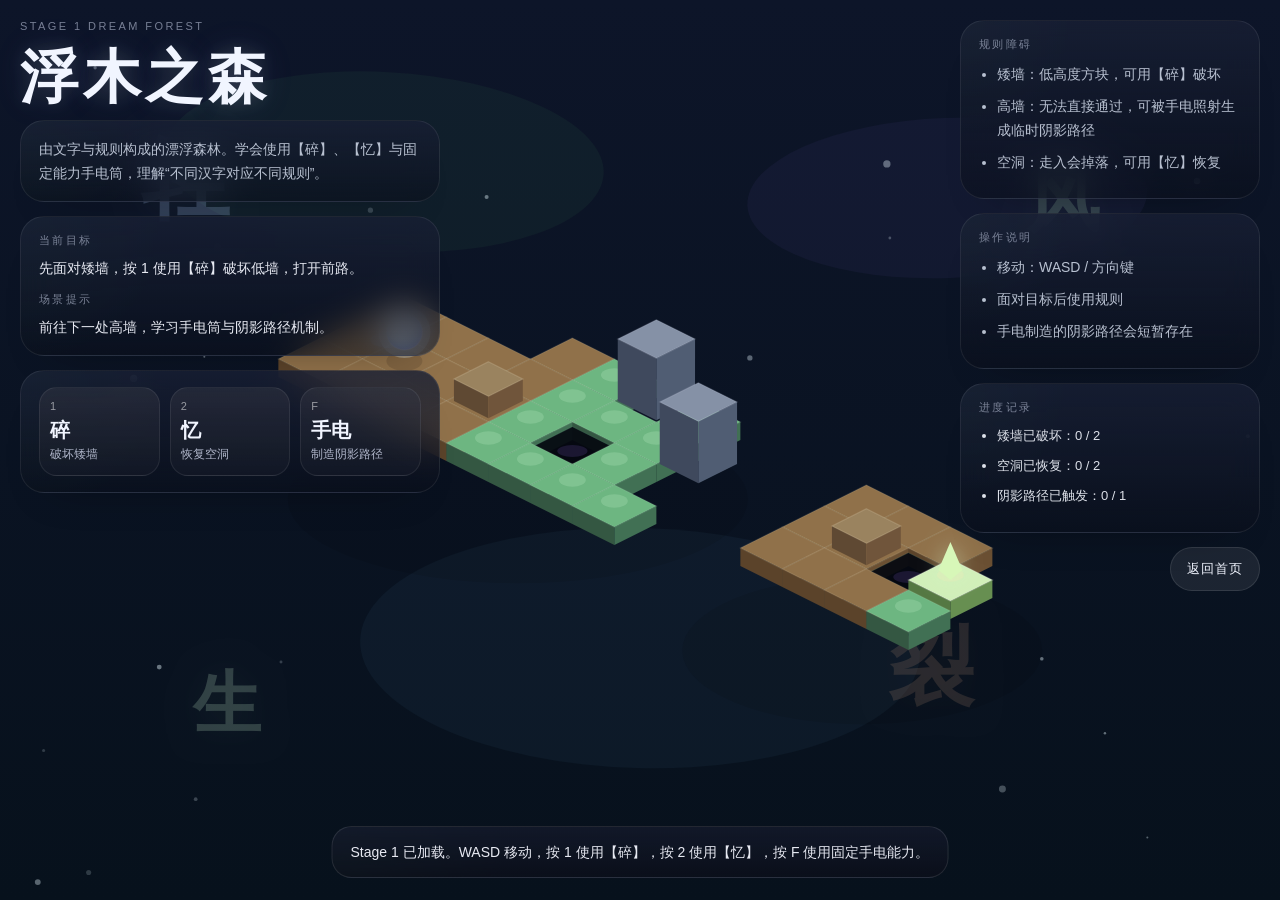
==== stage1.html @ ff7bc262 "第一版stage1" ====
<!DOCTYPE html>
<html lang="zh-CN">
<head>
  <meta charset="UTF-8" />
  <meta name="viewport" content="width=device-width, initial-scale=1.0, viewport-fit=cover" />
  <title>言出法随 | Stage 1 浮木之森</title>
  <link rel="stylesheet" href="./stage1.css" />
</head>
<body>
  <main class="stage-shell">
    <canvas id="stageCanvas" aria-label="Stage 1 浮木之森"></canvas>

    <section class="hud hud-left">
      <div class="eyebrow">Stage 1 Dream Forest</div>
      <h1>浮木之森</h1>
      <p class="lead">由文字与规则构成的漂浮森林。学会使用【碎】、【忆】与固定能力手电筒，理解“不同汉字对应不同规则”。</p>
      <div class="status-grid">
        <div class="status-card">
          <small>当前目标</small>
          <strong id="objectiveText">穿过梦境森林，到达终点祭坛。</strong>
        </div>
        <div class="status-card">
          <small>场景提示</small>
          <strong id="hintText">WASD / 方向键移动，按 1 使用【碎】，按 2 使用【忆】，按 F 用手电照亮高墙。</strong>
        </div>
      </div>
      <div class="ability-bar">
        <button class="ability-chip" id="shatterChip" type="button" aria-pressed="false">
          <span>1</span>
          <strong>碎</strong>
          <small>破坏矮墙</small>
        </button>
        <button class="ability-chip" id="memoryChip" type="button" aria-pressed="false">
          <span>2</span>
          <strong>忆</strong>
          <small>恢复空洞</small>
        </button>
        <button class="ability-chip" id="flashChip" type="button" aria-pressed="false">
          <span>F</span>
          <strong>手电</strong>
          <small>制造阴影路径</small>
        </button>
      </div>
    </section>

    <section class="hud hud-right">
      <div class="meta-panel">
        <small>规则障碍</small>
        <ul>
          <li>矮墙：低高度方块，可用【碎】破坏</li>
          <li>高墙：无法直接通过，可被手电照射生成临时阴影路径</li>
          <li>空洞：走入会掉落，可用【忆】恢复</li>
        </ul>
      </div>
      <div class="meta-panel">
        <small>操作说明</small>
        <ul>
          <li>移动：WASD / 方向键</li>
          <li>面对目标后使用规则</li>
          <li>手电制造的阴影路径会短暂存在</li>
        </ul>
      </div>
      <div class="meta-panel">
        <small>进度记录</small>
        <ul id="progressList">
          <li>矮墙已破坏：0 / 2</li>
          <li>空洞已恢复：0 / 2</li>
          <li>阴影路径已触发：0 / 1</li>
        </ul>
      </div>
      <a class="back-link" href="./index.html">返回首页</a>
    </section>

    <div class="toast" id="toast"></div>
  </main>

  <script src="./stage1.js"></script>
</body>
</html>
---- stage1.css ----
:root {
  color-scheme: dark;
  --bg-top: #0d1324;
  --bg-bottom: #09101d;
  --ink: #f1f5ff;
  --ink-soft: rgba(231, 239, 255, 0.78);
  --line: rgba(255, 255, 255, 0.08);
  --shadow: rgba(0, 0, 0, 0.42);
  --panel: rgba(14, 19, 32, 0.64);
  --panel-strong: rgba(18, 24, 40, 0.82);
  --forest: #5fbf77;
  --forest-soft: #8ed081;
  --forest-light: #cff7d3;
  --accent: #76c0ff;
  --accent-soft: rgba(118, 192, 255, 0.18);
  --gold: #f4e8b2;
  --font-ui: "Inter", "Segoe UI", Arial, sans-serif;
  --font-display: "Noto Serif SC", "Songti SC", "SimSun", serif;
}

* {
  box-sizing: border-box;
}

html,
body {
  margin: 0;
  min-height: 100%;
  background:
    radial-gradient(circle at 18% 16%, rgba(93, 169, 233, 0.18), transparent 20%),
    radial-gradient(circle at 76% 12%, rgba(139, 107, 232, 0.16), transparent 18%),
    radial-gradient(circle at 50% 72%, rgba(95, 191, 119, 0.14), transparent 24%),
    linear-gradient(180deg, var(--bg-top), var(--bg-bottom));
  color: var(--ink);
  font-family: var(--font-ui);
}

body {
  overflow: hidden;
}

.stage-shell {
  position: relative;
  min-height: 100vh;
}

#stageCanvas {
  position: fixed;
  inset: 0;
  width: 100vw;
  height: 100vh;
  display: block;
}

.hud {
  position: fixed;
  z-index: 3;
  display: grid;
  gap: 14px;
}

.hud-left {
  left: 20px;
  top: 20px;
  width: min(420px, calc(100vw - 40px));
}

.hud-right {
  right: 20px;
  top: 20px;
  width: min(300px, calc(100vw - 40px));
}

.eyebrow,
.meta-panel small,
.status-card small {
  display: block;
  color: rgba(226, 233, 255, 0.5);
  font-size: 11px;
  letter-spacing: 0.22em;
  text-transform: uppercase;
}

.hud-left h1 {
  margin: 4px 0 0;
  font: 700 clamp(34px, 5vw, 58px) / 0.96 var(--font-display);
  letter-spacing: 0.08em;
  text-shadow:
    0 0 18px rgba(207, 247, 211, 0.14),
    0 0 36px rgba(139, 107, 232, 0.14);
}

.lead,
.meta-panel li,
.status-card strong {
  color: var(--ink-soft);
  font-size: 14px;
  line-height: 1.72;
}

.lead,
.status-grid,
.ability-bar,
.meta-panel {
  padding: 16px 18px;
  border-radius: 24px;
  background:
    linear-gradient(180deg, rgba(24, 31, 52, 0.82), rgba(10, 15, 27, 0.58)),
    radial-gradient(circle at top left, rgba(95, 191, 119, 0.12), transparent 34%);
  border: 1px solid var(--line);
  box-shadow: 0 24px 44px -34px var(--shadow);
  backdrop-filter: blur(16px);
}

.lead {
  margin: 0;
}

.status-grid {
  display: grid;
  gap: 12px;
}

.status-card strong {
  display: block;
  margin-top: 8px;
  font-weight: 500;
  color: rgba(244, 247, 255, 0.94);
}

.ability-bar {
  display: grid;
  grid-template-columns: repeat(3, minmax(0, 1fr));
  gap: 10px;
}

.ability-chip {
  border: 1px solid rgba(255, 255, 255, 0.08);
  border-radius: 18px;
  padding: 12px 10px;
  background:
    linear-gradient(180deg, rgba(255, 255, 255, 0.08), rgba(255, 255, 255, 0.02)),
    rgba(15, 20, 35, 0.48);
  color: var(--ink);
  text-align: left;
  cursor: pointer;
  transition: transform 180ms ease, border-color 180ms ease, box-shadow 180ms ease;
}

.ability-chip span,
.ability-chip strong,
.ability-chip small {
  display: block;
}

.ability-chip span {
  color: rgba(255, 255, 255, 0.54);
  font-size: 11px;
  letter-spacing: 0.2em;
  text-transform: uppercase;
}

.ability-chip strong {
  margin-top: 8px;
  font: 700 20px/1 var(--font-display);
}

.ability-chip small {
  margin-top: 6px;
  color: rgba(226, 233, 255, 0.74);
  font-size: 12px;
}

.ability-chip.is-active,
.ability-chip:hover {
  transform: translateY(-2px);
  border-color: rgba(207, 247, 211, 0.24);
  box-shadow:
    0 0 0 1px rgba(207, 247, 211, 0.08),
    0 18px 30px -24px rgba(95, 191, 119, 0.34),
    0 0 24px -14px rgba(118, 192, 255, 0.42);
}

.meta-panel ul,
#progressList {
  margin: 10px 0 0;
  padding-left: 18px;
}

.meta-panel li,
#progressList li {
  margin: 0 0 8px;
}

#progressList li {
  color: rgba(244, 247, 255, 0.9);
  font-size: 13px;
}

.back-link {
  justify-self: end;
  padding: 12px 16px;
  border-radius: 999px;
  background: rgba(255, 255, 255, 0.08);
  border: 1px solid rgba(255, 255, 255, 0.1);
  color: var(--ink);
  text-decoration: none;
  font-size: 13px;
  letter-spacing: 0.08em;
}

.toast {
  position: fixed;
  left: 50%;
  bottom: 22px;
  transform: translateX(-50%) translateY(20px);
  z-index: 4;
  min-width: min(460px, calc(100vw - 32px));
  max-width: min(620px, calc(100vw - 32px));
  padding: 14px 18px;
  border-radius: 20px;
  background:
    linear-gradient(180deg, rgba(19, 25, 42, 0.92), rgba(11, 15, 26, 0.82)),
    radial-gradient(circle at 0% 40%, rgba(95, 191, 119, 0.14), transparent 28%);
  border: 1px solid rgba(255, 255, 255, 0.1);
  box-shadow: 0 26px 42px -34px var(--shadow);
  color: rgba(244, 247, 255, 0.94);
  font-size: 14px;
  line-height: 1.6;
  opacity: 0;
  pointer-events: none;
  transition: opacity 260ms ease, transform 260ms ease;
}

.toast.visible {
  opacity: 1;
  transform: translateX(-50%) translateY(0);
}

@media (max-width: 980px) {
  .hud-left,
  .hud-right {
    width: min(100vw - 24px, 100%);
    left: 12px;
    right: 12px;
  }

  .hud-right {
    top: auto;
    bottom: 84px;
  }

  .ability-bar {
    grid-template-columns: 1fr;
  }
}
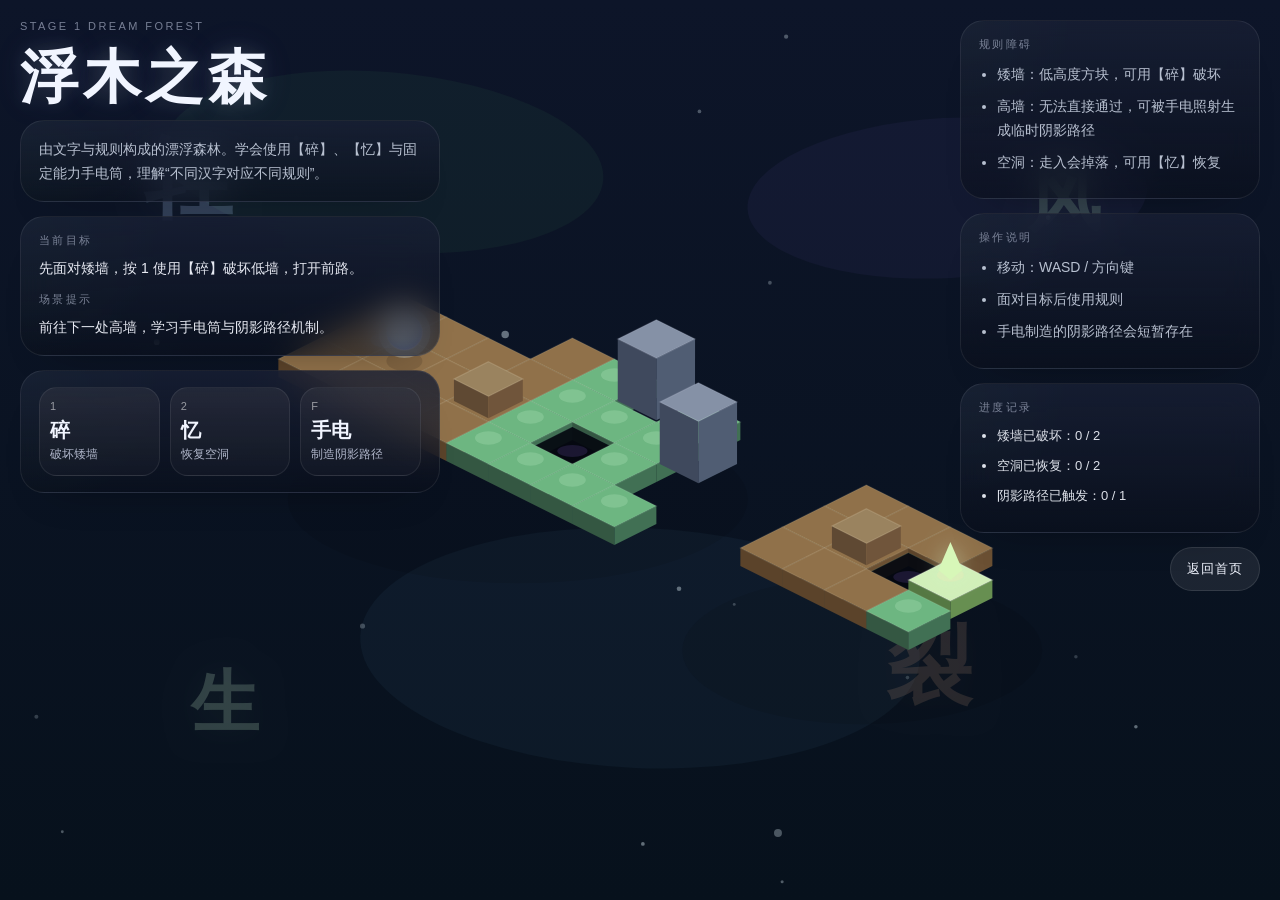
==== commit 92f09ebf: "stage1初版本" ====
--- a/stage1.html
+++ b/stage1.html
@@ -8,7 +8,7 @@
 </head>
 <body>
   <main class="stage-shell">
-    <canvas id="stageCanvas" aria-label="Stage 1 浮木之森"></canvas>
+    <canvas id="stageCanvas" aria-label="Stage 1 浮木之森" tabindex="0"></canvas>
 
     <section class="hud hud-left">
       <div class="eyebrow">Stage 1 Dream Forest</div>
--- a/stage1.css
+++ b/stage1.css
@@ -52,6 +52,10 @@
   display: block;
 }
 
+#stageCanvas:focus {
+  outline: none;
+}
+
 .hud {
   position: fixed;
   z-index: 3;
